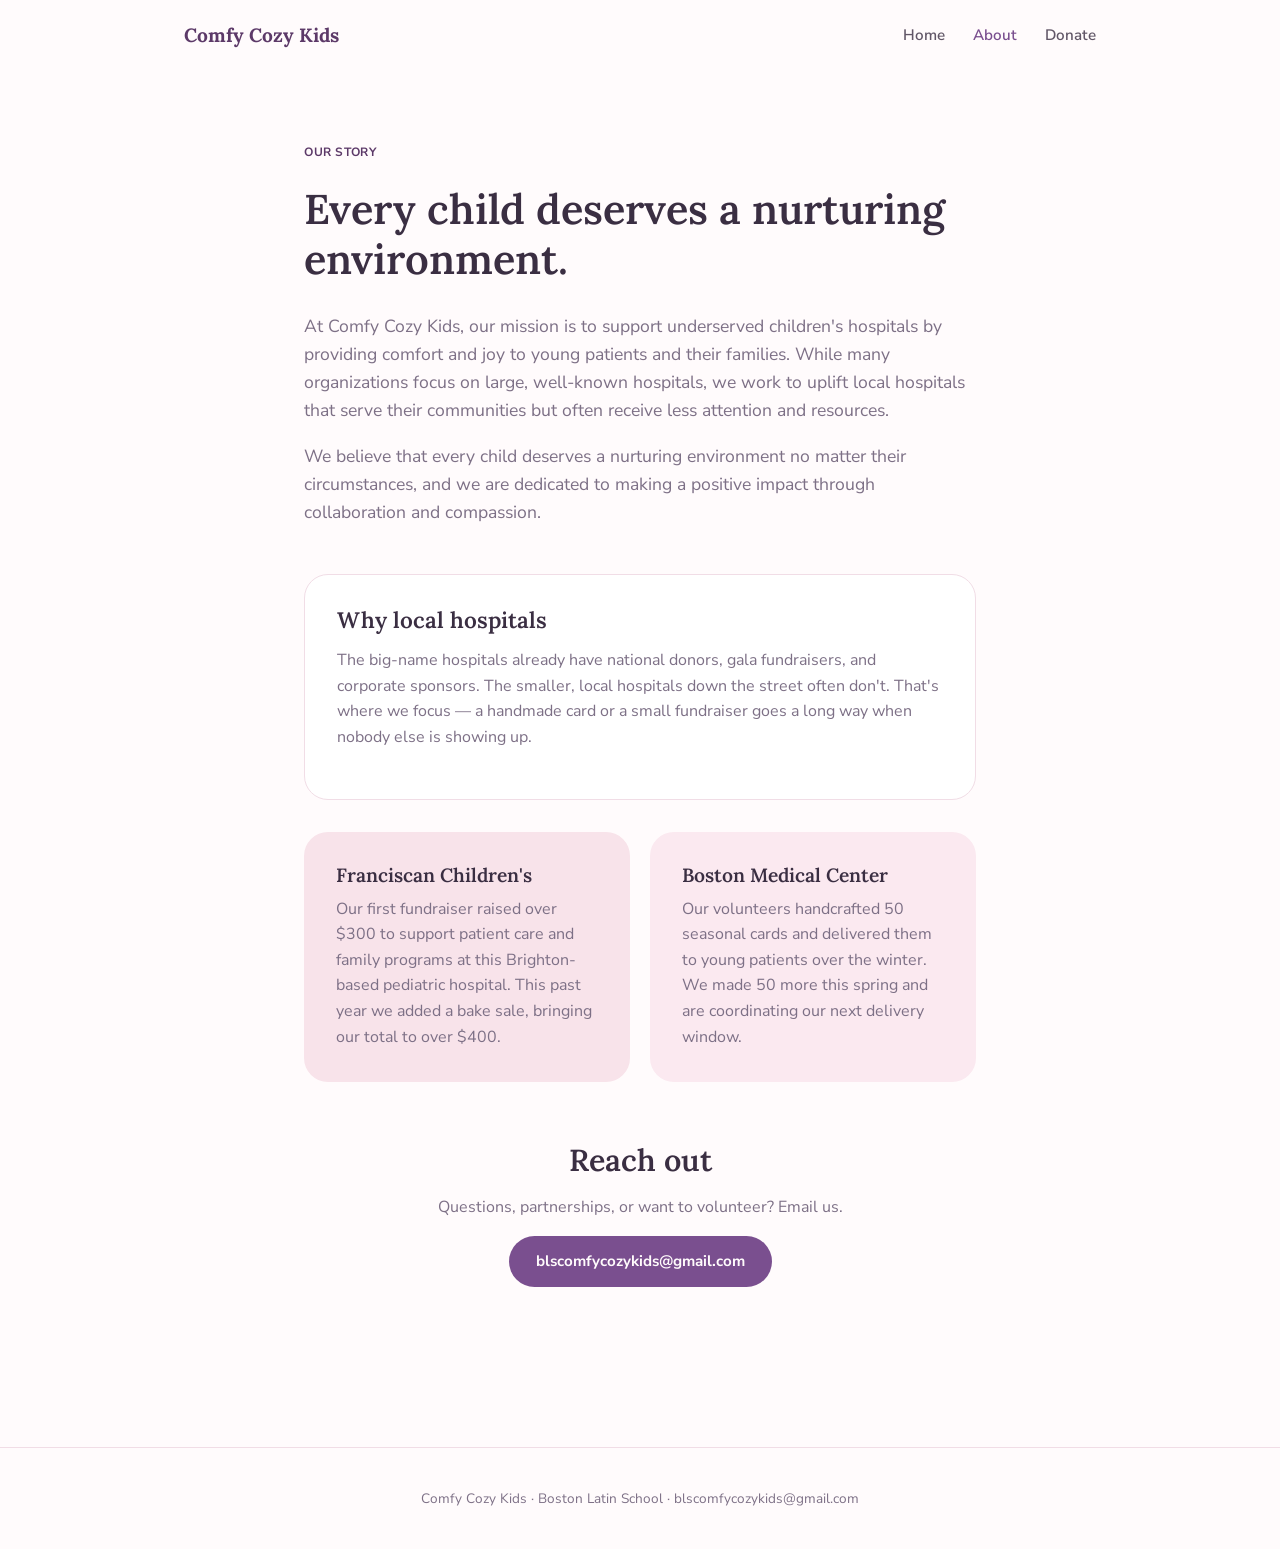
==== about.html @ f342c351 "Add files via upload" ====
<!DOCTYPE html>
<html lang="en">
<head>
<meta charset="UTF-8">
<meta name="viewport" content="width=device-width, initial-scale=1.0">
<title>About — Comfy Cozy Kids</title>
<meta name="description" content="Our mission, why we focus on underserved local hospitals, and what we've done so far.">
<link rel="stylesheet" href="style.css">
</head>
<body>

<nav>
  <a class="logo" href="index.html">Comfy Cozy Kids</a>
  <div class="links">
    <a href="index.html">Home</a>
    <a href="about.html" class="active">About</a>
    <a href="donate.html">Donate</a>
  </div>
</nav>

<section class="narrow">
  <p class="eyebrow" style="background:none;border:none;padding:0;">Our story</p>
  <h1 style="font-size:2.6rem;margin-top:10px;">Every child deserves a nurturing environment.</h1>

  <p style="margin-top:28px;color:var(--muted-foreground);font-size:1.1rem;">
    At Comfy Cozy Kids, our mission is to support underserved children's hospitals by providing
    comfort and joy to young patients and their families. While many organizations focus on large,
    well-known hospitals, we work to uplift local hospitals that serve their communities but often
    receive less attention and resources.
  </p>
  <p style="margin-top:16px;color:var(--muted-foreground);font-size:1.1rem;">
    We believe that every child deserves a nurturing environment no matter their circumstances, and
    we are dedicated to making a positive impact through collaboration and compassion.
  </p>

  <div class="card-box" style="margin-top:48px;">
    <h2 style="font-size:1.4rem;">Why local hospitals</h2>
    <p style="margin-top:14px;color:var(--muted-foreground);">
      The big-name hospitals already have national donors, gala fundraisers, and corporate sponsors.
      The smaller, local hospitals down the street often don't. That's where we focus — a handmade
      card or a small fundraiser goes a long way when nobody else is showing up.
    </p>
  </div>

  <div class="two-col" style="margin-top:32px;">
    <div class="card-box pink-card">
      <h3>Franciscan Children's</h3>
      <p>Our first fundraiser raised over $300 to support patient care and family programs at this Brighton-based pediatric hospital. This past year we added a bake sale, bringing our total to over $400.</p>
    </div>
    <div class="card-box lav-card">
      <h3>Boston Medical Center</h3>
      <p>Our volunteers handcrafted 50 seasonal cards and delivered them to young patients over the winter. We made 50 more this spring and are coordinating our next delivery window.</p>
    </div>
  </div>

  <section class="cta-center" style="padding-top:60px;">
    <h2 class="section-title">Reach out</h2>
    <p>Questions, partnerships, or want to volunteer? Email us.</p>
    <a href="mailto:blscomfycozykids@gmail.com" class="btn btn-primary">blscomfycozykids@gmail.com</a>
  </section>
</section>

<footer>
  Comfy Cozy Kids · Boston Latin School · <a href="mailto:blscomfycozykids@gmail.com">blscomfycozykids@gmail.com</a>
</footer>

</body>
</html>
---- style.css ----
@import url('https://fonts.googleapis.com/css2?family=Lora:ital,wght@0,500;0,600;0,700;1,500&family=Nunito+Sans:wght@400;600;700;800&display=swap');

:root {
  --background: #fffbfc;
  --foreground: #3a2e42;
  --card: #ffffff;
  --primary: #7a4f8f;
  --primary-foreground: #fffbfc;
  --secondary: #fbe9f0;
  --muted-foreground: #7d7086;
  --accent: #f3d3de;
  --border: #f1dde6;
  --blush: #f8e3ea;
  --cream: #fffaf2;
  --plum: #5c3968;
  --radius: 1rem;
}

* { box-sizing: border-box; }

html, body {
  margin: 0;
  padding: 0;
  background: var(--background);
  color: var(--foreground);
  font-family: 'Nunito Sans', system-ui, sans-serif;
  line-height: 1.6;
}

h1, h2, h3 {
  font-family: 'Lora', Georgia, serif;
  font-weight: 600;
  line-height: 1.2;
  margin: 0;
}

a { color: inherit; text-decoration: none; }

.wrap { max-width: 960px; margin: 0 auto; padding: 0 24px; }

/* NAV */
nav {
  display: flex;
  align-items: center;
  justify-content: space-between;
  padding: 20px 24px;
  max-width: 960px;
  margin: 0 auto;
}
nav .logo {
  font-family: 'Lora', serif;
  font-weight: 700;
  font-size: 1.2rem;
  color: var(--plum);
}
nav .links { display: flex; gap: 28px; font-weight: 600; font-size: 0.95rem; }
nav .links a { color: var(--foreground); opacity: 0.8; transition: opacity 0.15s; }
nav .links a:hover, nav .links a.active { opacity: 1; color: var(--primary); }

/* HERO */
.hero {
  text-align: center;
  padding: 80px 24px 60px;
  background: radial-gradient(60% 50% at 20% 20%, rgba(240,200,220,0.5), transparent 70%),
              radial-gradient(50% 50% at 85% 30%, rgba(210,180,230,0.35), transparent 70%);
}
.eyebrow {
  display: inline-flex;
  align-items: center;
  gap: 6px;
  border: 1px solid var(--border);
  background: rgba(255,255,255,0.7);
  padding: 6px 16px;
  border-radius: 999px;
  font-size: 0.75rem;
  font-weight: 700;
  text-transform: uppercase;
  letter-spacing: 0.05em;
  color: var(--plum);
}
.hero h1 { font-size: 3rem; margin-top: 24px; }
.hero h1 em { color: var(--primary); font-style: italic; }
.hero p { max-width: 560px; margin: 20px auto 0; color: var(--muted-foreground); font-size: 1.1rem; }
.hero-actions { display: flex; justify-content: center; gap: 12px; margin-top: 32px; flex-wrap: wrap; }

.btn {
  display: inline-flex;
  align-items: center;
  gap: 8px;
  padding: 12px 26px;
  border-radius: 999px;
  font-weight: 700;
  font-size: 0.95rem;
  cursor: pointer;
  border: 1px solid transparent;
}
.btn-primary { background: var(--primary); color: var(--primary-foreground); }
.btn-primary:hover { opacity: 0.9; }
.btn-outline { background: var(--card); border-color: var(--border); color: var(--foreground); }
.btn-outline:hover { background: var(--secondary); }

/* STATS */
.stats {
  display: grid;
  grid-template-columns: repeat(3, 1fr);
  gap: 20px;
  background: var(--card);
  border: 1px solid var(--border);
  border-radius: 24px;
  padding: 40px 24px;
  box-shadow: 0 4px 20px rgba(90, 50, 90, 0.04);
}
.stats .stat { text-align: center; }
.stats .stat .value { font-family: 'Lora', serif; font-size: 2.2rem; color: var(--plum); }
.stats .stat .label { margin-top: 8px; font-size: 0.9rem; color: var(--muted-foreground); }

/* SECTIONS */
section { padding: 60px 24px; }
section.narrow { max-width: 720px; margin: 0 auto; }
.section-title { font-size: 1.9rem; text-align: center; margin-bottom: 8px; }
.section-sub { text-align: center; color: var(--muted-foreground); margin-bottom: 32px; }

.card-box {
  background: var(--card);
  border: 1px solid var(--border);
  border-radius: 24px;
  padding: 32px;
}

.two-col { display: grid; grid-template-columns: 1fr 1fr; gap: 20px; }
.two-col .card-box h3 { font-size: 1.2rem; margin-bottom: 10px; }
.two-col .card-box p { color: var(--muted-foreground); margin: 0; }
.pink-card { background: var(--blush); border: none; }
.lav-card { background: var(--secondary); border: none; }

.cta-center { text-align: center; }
.cta-center p { color: var(--muted-foreground); }

footer {
  text-align: center;
  padding: 40px 24px;
  color: var(--muted-foreground);
  font-size: 0.85rem;
  border-top: 1px solid var(--border);
  margin-top: 40px;
}

@media (max-width: 640px) {
  .hero h1 { font-size: 2.2rem; }
  .stats { grid-template-columns: 1fr; }
  .two-col { grid-template-columns: 1fr; }
  nav .links { gap: 16px; font-size: 0.85rem; }
}
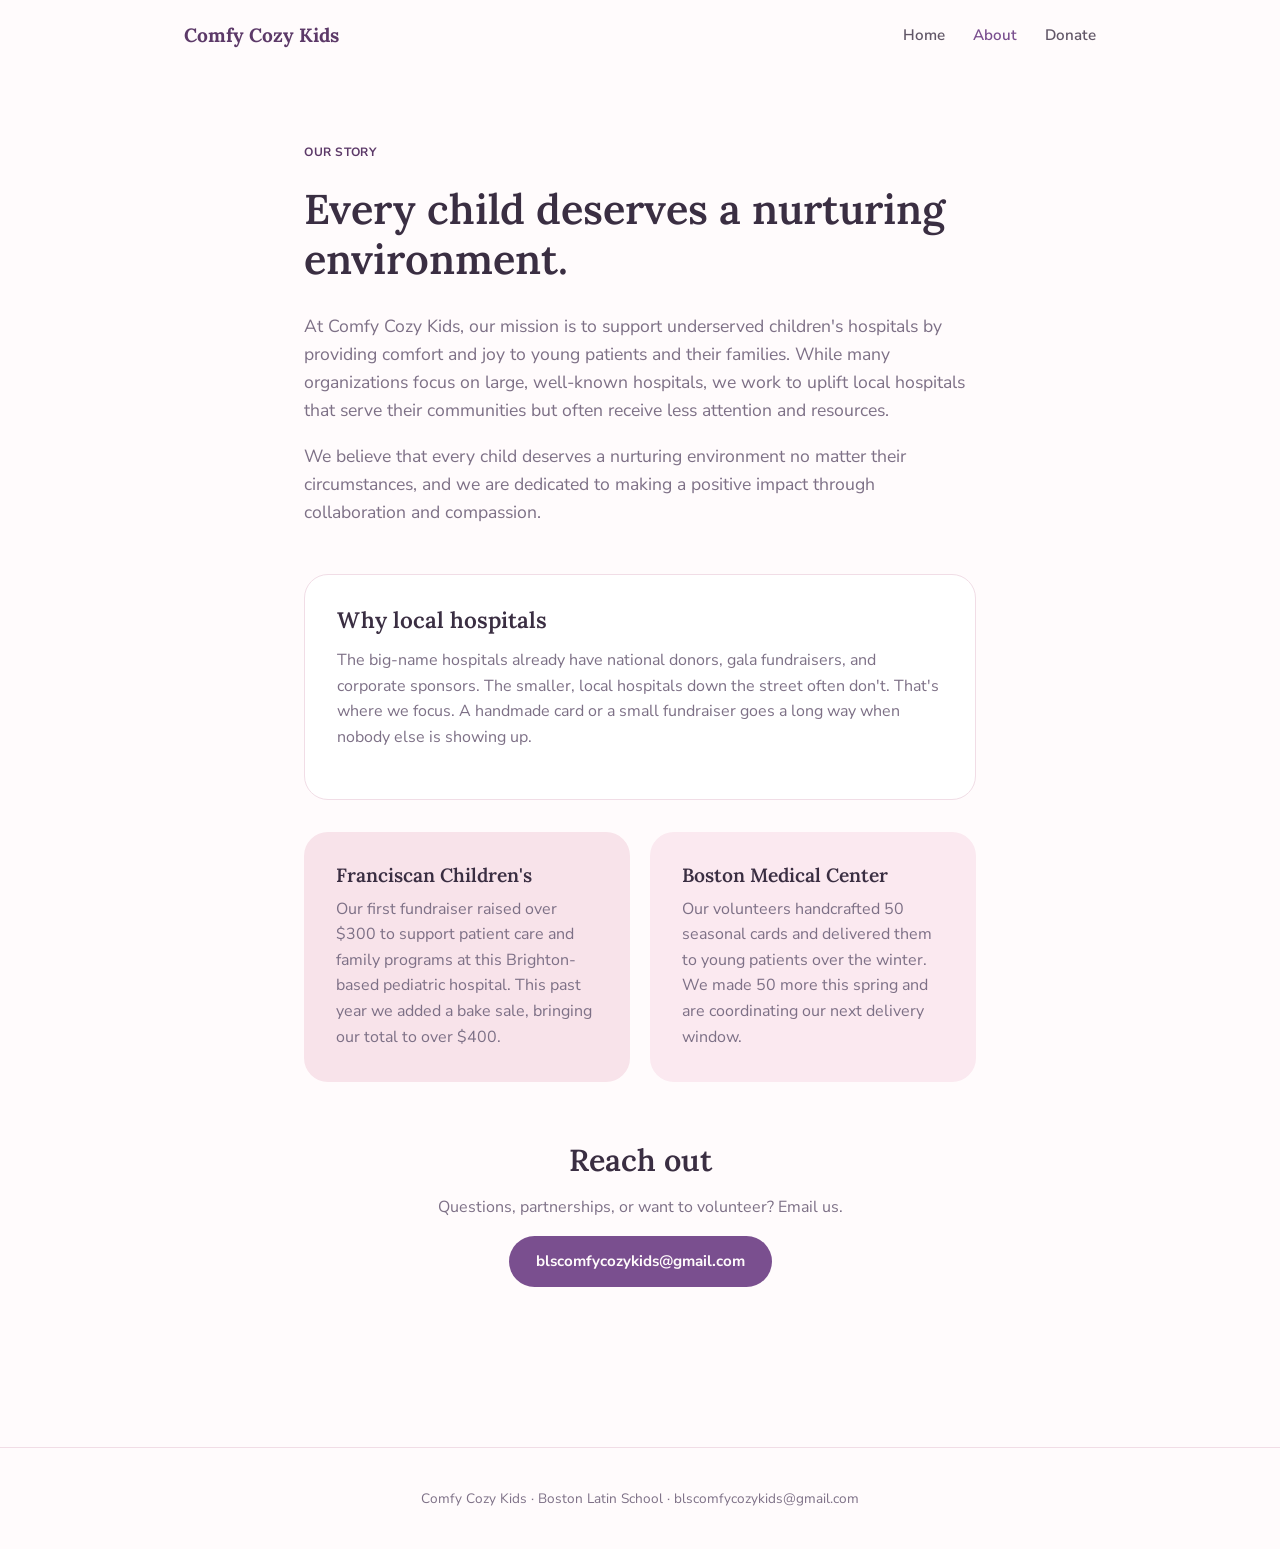
==== commit 4fa8c343: "Add files via upload" ====
--- a/about.html
+++ b/about.html
@@ -3,7 +3,7 @@
 <head>
 <meta charset="UTF-8">
 <meta name="viewport" content="width=device-width, initial-scale=1.0">
-<title>About — Comfy Cozy Kids</title>
+<title>About - Comfy Cozy Kids</title>
 <meta name="description" content="Our mission, why we focus on underserved local hospitals, and what we've done so far.">
 <link rel="stylesheet" href="style.css">
 </head>
@@ -37,7 +37,7 @@
     <h2 style="font-size:1.4rem;">Why local hospitals</h2>
     <p style="margin-top:14px;color:var(--muted-foreground);">
       The big-name hospitals already have national donors, gala fundraisers, and corporate sponsors.
-      The smaller, local hospitals down the street often don't. That's where we focus — a handmade
+      The smaller, local hospitals down the street often don't. That's where we focus. A handmade
       card or a small fundraiser goes a long way when nobody else is showing up.
     </p>
   </div>
